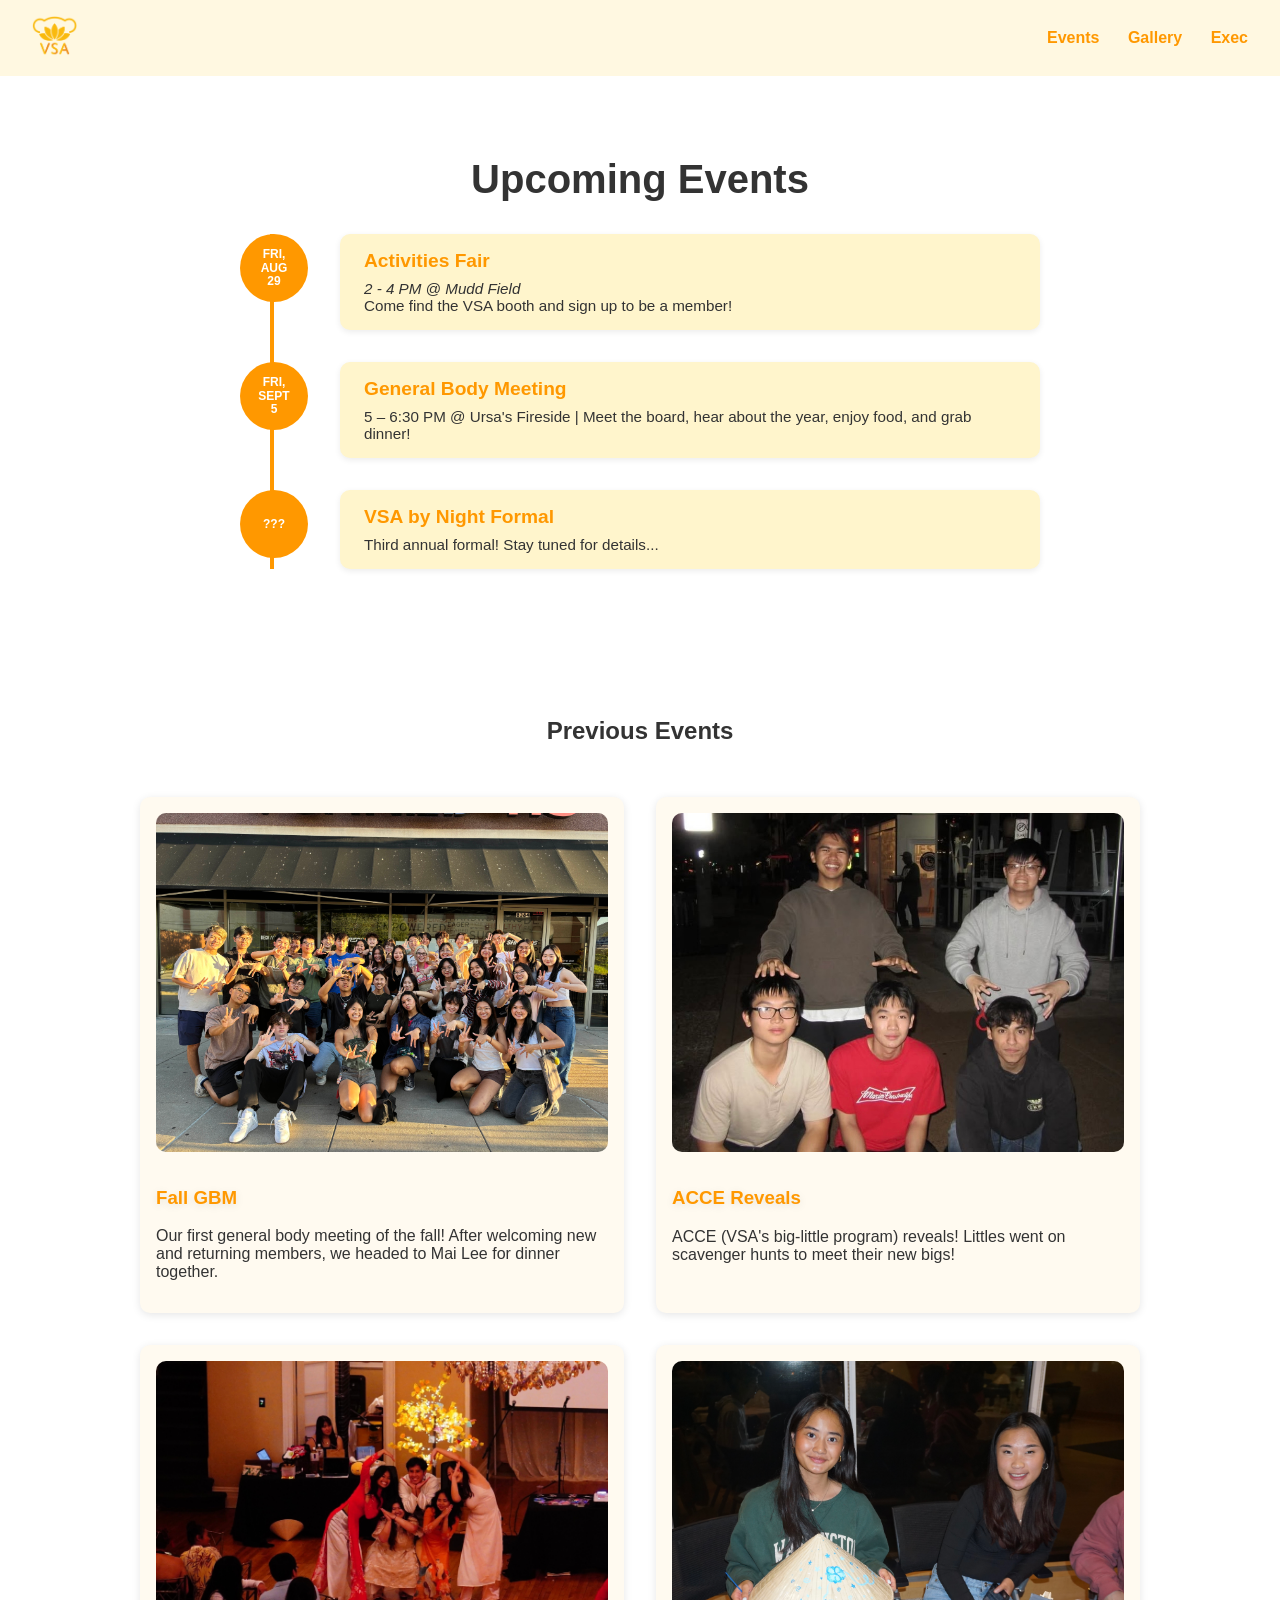
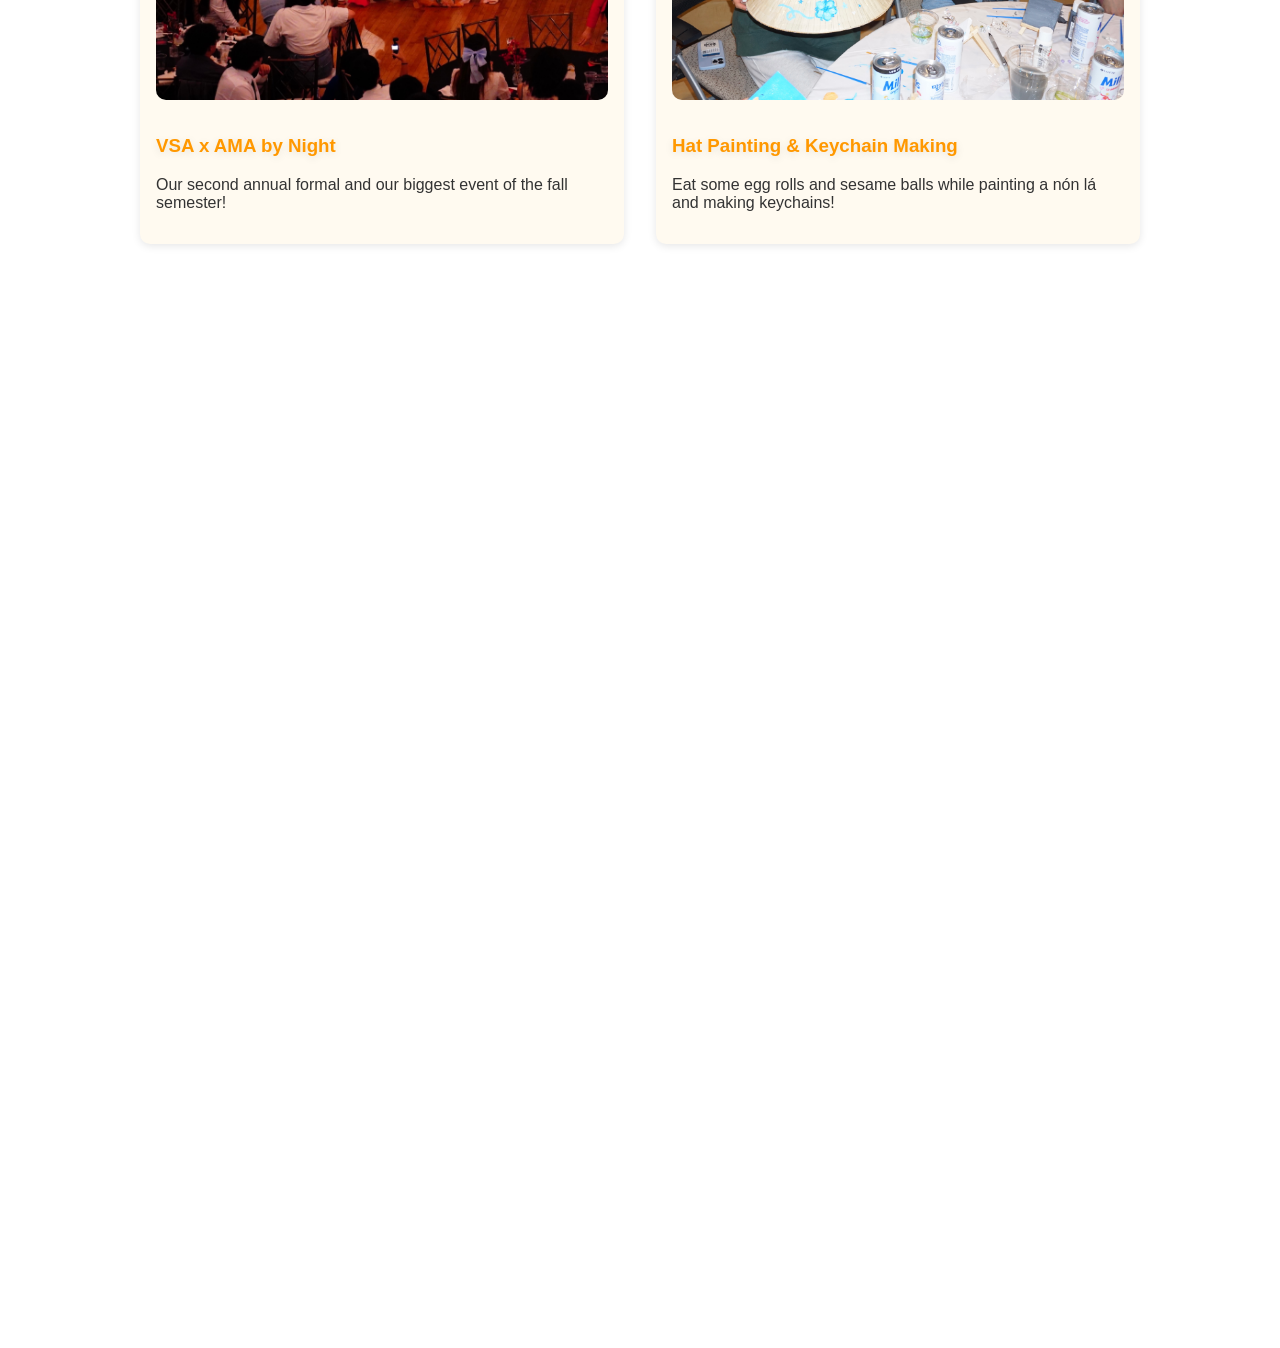
==== events.html @ dba330fd "Added landing + events page" ====
<!DOCTYPE html>
<html lang="en">
<head>
  <meta charset="UTF-8">
  <meta name="viewport" content="width=device-width, initial-scale=1.0">
  <title>WashU VSA - Events</title>
  <link rel="stylesheet" href="styles.css">
  <style>
    html {
      scroll-behavior: smooth;
    }
  </style>
</head>
<body>
  <nav>
    <div class="logo">
      <a href="index.html"><img src="images/logo.png" alt="WashU VSA Logo"></a>
    </div>
    <div class="nav-links">
      <a href="events.html">Events</a>
      <a href="index.html#gallery">Gallery</a>
      <a href="index.html#exec">Exec</a>
    </div>
  </nav>

  <section class="timeline" id="events">
    <h2>Upcoming Events</h2>
  
    <div class="timeline-container fade-in">
      <div class="timeline-item">
        <div class="timeline-dot"><span>FRI,<br>AUG<br>29</span></div>
        <div class="timeline-content">
          <h3>Activities Fair</h3>
          <p><i>2 - 4 PM @ Mudd Field</i> <br> Come find the VSA booth and sign up to be a member!</p>
        </div>
      </div>
  
      <div class="timeline-item">
        <div class="timeline-dot"><span>FRI,<br>SEPT<br>5</span></div>
        <div class="timeline-content">
          <h3>General Body Meeting</h3>
          <p>5 – 6:30 PM @ Ursa's Fireside | Meet the board, hear about the year, enjoy food, and grab dinner!</p>
        </div>
      </div>
  
      <div class="timeline-item">
        <div class="timeline-dot"><span>???</span></div>
        <div class="timeline-content">
          <h3>VSA by Night Formal</h3>
          <p>Third annual formal! Stay tuned for details...</p>
        </div>
      </div>

    </div>
  </section>

  <section class="past-events">
    <!-- make all pictures the same size -->
    <h2>Previous Events</h2>
    <div class="event-grid">
    <div class="event-block">
      <img src="images/fall-gbm.JPG" alt="Fall GBM" class="event-image">
      <div class="event-description">
        <h3>Fall GBM</h3>
        <p>Our first general body meeting of the fall! After welcoming new and returning members, we headed to Mai Lee for dinner together.</p>
      </div>
    </div>

    <div class="event-block">
      <img src="images/acce-reveal.jpg" alt="ACCE Reveals" class="event-image">
      <div class="event-description">
        <h3>ACCE Reveals</h3>
        <p>ACCE (VSA's big-little program) reveals! Littles went on scavenger hunts to meet their new bigs!</p>
      </div>
    </div>

    <div class="event-block fade-in">
      <img src="images/vsa-by-night.jpg" alt="VSA By Night" class="event-image fade-in">
      <div class="event-description fade-in">
        <h3>VSA x AMA by Night</h3>
        <p>Our second annual formal and our biggest event of the fall semester!</p>
      </div>
    </div>

    <div class="event-block fade-in">
      <img src="images/hat-painting.jpg" alt="Hat Painting" class="event-image fade-in">
      <div class="event-description fade-in">
        <h3>Hat Painting & Keychain Making</h3>
        <p>Eat some egg rolls and sesame balls while painting a nón lá and making keychains!</p>
      </div>
    </div>

    <div class="event-block fade-in">
      <img src="images/slu-x-vsa.jpg" alt="WASHU x SLU" class="event-image fade-in">
      <div class="event-description fade-in">
        <h3>WashU x SLU VSA Holiday Collab</h3>
        <p>Annual collab with SLU VSA! Gingerbread house competition and more.</p>
      </div>
    </div>

    <div class="event-block fade-in">
      <img src="images/spring-rolls.jpg" alt="Spring Rolls Night" class="event-image fade-in">
      <div class="event-description fade-in">
        <h3>Spring Rolls, Smiskis, & Sonny Angels Night</h3>
        <p>Eat some spring rolls while trading your Smiskis & Sonny's!</p>
      </div>
    </div>

    <div class="event-block fade-in">
      <img src="images/byobm.jpg" alt="Build Your Own Banh Mi" class="event-image fade-in">
      <div class="event-description fade-in">
        <h3>Build Your Own Bánh Mì</h3>
        <p>As explained in the name: build your own bánh mì with ingredients all supplied by VSA!</p>
      </div>
    </div>

    <div class="event-block fade-in">
      <img src="images/pho-night.jpg" alt="Pho Night" class="event-image fade-in">
      <div class="event-description fade-in">
        <h3>Phở Night</h3>
        <p>Our biggest event of the spring semesters! Feeding 300+ people phở ᕦ(ò_óˇ)ᕤ</p>
      </div>
    </div>
    </div>
  </section>

  <script>
    const faders = document.querySelectorAll('.fade-in');
    const appearOptions = {
    threshold: 0.1,
    rootMargin: '0px 0px -50px 0px'
    };

    const appearOnScroll = new IntersectionObserver(function(entries, observer) {
    entries.forEach(entry => {
        if (!entry.isIntersecting) return;
        entry.target.classList.add('visible');
        observer.unobserve(entry.target);
    });
    }, appearOptions);

    faders.forEach(fader => {
    appearOnScroll.observe(fader);
    });
  </script>
</body>
</html>
---- styles.css ----
body {
    margin: 0;
    font-family: Arial, Helvetica, sans-serif;
    background-color: #ffffff;
    color: #333;
  }
  nav {
    display: flex;
    justify-content: space-between;
    align-items: center;
    padding: 1rem 2rem;
    background-color: #fff8e1;
    box-shadow: 0 2px 4px rgba(0,0,0,0.1);
  }
  .logo img {
    height: 40px;
  }
  .nav-links a {
    margin-left: 1.5rem;
    text-decoration: none;
    color: #ff9800;
    font-weight: bold;
  }
  .home {
    text-align: center;
    padding: 4rem 1rem;
  }
  .home h1 {
    font-size: 2.5rem;
    margin-bottom: 1rem;
  }
  .home p {
    max-width: 600px;
    margin: 0 auto 2rem auto;
    font-size: 1.1rem;
    line-height: 1.6;
  }
  .social-buttons a {
    margin: 0 1rem;
    display: inline-block;
    gap: 1rem;
    padding: 0.75rem 1.5rem;
    background-color: #ff9800;
    color: white;
    text-decoration: none;
    border-radius: 5px;
    transition: background-color 0.3s;
  }
  .social-buttons a:hover {
    background-color: #e68900;
  }

  .landing {
    height: 100vh;
    display: flex;
    flex-direction: column;
    justify-content: center;
    align-items: flex-end;
    text-align: right; 
    background-color: white;
    padding-right: 10%;
  }

  .landing h1 {
    font-size: 3rem;
    color: #ff9800;
    margin-bottom: 1.5rem;
  }
  .scroll-down {
    text-decoration: none;
    font-size: 1.25rem;
    color: #ff9800;
    border: 2px solid #ff9800;
    padding: 0.5rem 1.5rem;
    border-radius: 30px;
    transition: all 0.3s ease;
  }
  .scroll-down:hover {
    background-color: #ff9800;
    color: white;
  }

  .fade-in {
    opacity: 0;
    transform: translateY(20px);
    transition: opacity 1s ease-out, transform 1s ease-out;
  }
  
  .fade-in.visible {
    opacity: 1;
    transform: translateY(0);
  }

  .events {
    padding: 3rem 2rem;
    text-align: center;
    background: linear-gradient(to bottom, #2c2c2c, #1a1a1a);
    background-color: #fffaf0;
  }
  
  .click-note {
    font-size: 0.95rem;
    color: #666;
    margin-top: -1rem;
    margin-bottom: 1rem;
  }
  
  .event-scroll {
    display: flex;
    overflow-x: auto;
    gap: 1rem;
    padding: 1rem;
    scroll-snap-type: x mandatory;
    scrollbar-width: thin;
    scrollbar-color: #ccc transparent;
  }
  
  .event-scroll::-webkit-scrollbar {
    height: 8px;
  }
  .event-scroll::-webkit-scrollbar-thumb {
    background-color: #ccc;
    border-radius: 4px;
  }
  
  .event-card {
    flex: 0 0 auto;
    width: 180px;
    height: 200px;
    background-color: rgba(255, 255, 255, 0.1);
    backdrop-filter: blur(10px);
    border: 2px solid white;
    border-radius: 12px;
    padding: 1rem;
    text-align: center;
    color: white;
    font-weight: bold;
    scroll-snap-align: start;
    transition: transform 0.3s ease;
    cursor: pointer;
  }
  
  .event-card:hover {
    transform: scale(1.05);
  }
  
  .event-card h3 {
    font-size: 1.2rem;
    margin-bottom: 0.5rem;
  }
  
  .event-card p {
    font-size: 1rem;
    margin: 0;
    color: #fdd835;
  }

  .past-events {
    padding: 3rem 2rem;
    text-align: center;
  }
  
  .events ul {
    list-style-type: none;
    padding: 0;
    font-size: 1.1rem;
  }
  
  .event-grid {
    display: grid;
    grid-template-columns: repeat(2, 1fr);
    gap: 2rem;
    max-width: 1000px;
    margin: 0 auto;
    padding: 2rem 1rem;
  }

  @media (max-width: 700px) {
  .event-grid {
    grid-template-columns: 1fr;
    }
  }

  .event-block {
    background-color: #fffaf0;
    border-radius: 10px;
    padding: 1rem;
    box-shadow: 0 2px 8px rgba(0,0,0,0.1);
    display: flex;
    flex-direction: column;
    align-items: center;
  }

  .event-block h3 {
  color: #ff9800;
  text-shadow: 0 2px 8px rgba(0,0,0,0.1);
  } 

  .event-image {
    max-width: 100%;
    border-radius: 10px;
    margin-bottom: 1rem;
  }

  .event-description {
    text-align: left;
  }

  .timeline {
    padding: 3rem 2rem;
    background-color: #fff;
    text-align: center;
  }
  
  .timeline h2 {
    font-size: 2.5rem;
    margin-bottom: 2rem;
    color: #333;
  }
  
  .timeline-container {
    position: relative;
    max-width: 800px;
    margin: 0 auto;
  }
  
  .timeline-container::before {
    content: '';
    position: absolute;
    left: 30px;
    top: 0;
    bottom: 0;
    width: 4px;
    background-color: #ff9800;
    z-index: 0;
  }
  
  .timeline-item {
    display: flex;
    align-items: flex-start;
    gap: 1rem;
    margin-bottom: 2rem;
    position: relative;
  }
  
  .timeline-dot {
    position: relative;
    z-index: 1;
    background-color: #ff9800;
    color: white;
    border-radius: 50%;
    width: 60px;
    height: 60px;
    font-weight: bold;
    font-size: 0.75rem;
    display: flex;
    align-items: center;
    justify-content: center;
    text-align: center;
    line-height: 1.2;
    flex-shrink: 0;
    margin-right: 1rem;
    padding: 0.25rem;
    overflow: hidden;
  }
  
  .timeline-dot span {
    font-size: 0.7rem;
    line-height: 1.1;
    font-weight: bold;
    word-break: break-word;
  }
  
  .timeline-content {
    background: #fff5cc;
    padding: 1rem 1.5rem;
    border-radius: 10px;
    text-align: left;
    flex: 1;
    box-shadow: 0 2px 6px rgba(0, 0, 0, 0.08);
  }
  
  .timeline-content h3 {
    margin-top: 0;
    margin-bottom: 0.5rem;
    color: #ff9800;
    font-size: 1.2rem;
  }
  
  .timeline-content p {
    margin: 0;
    color: #333;
    font-size: 0.95rem;
  }
  
  .timeline-dot span {
    font-size: 0.75rem;
    font-weight: bold;
  }
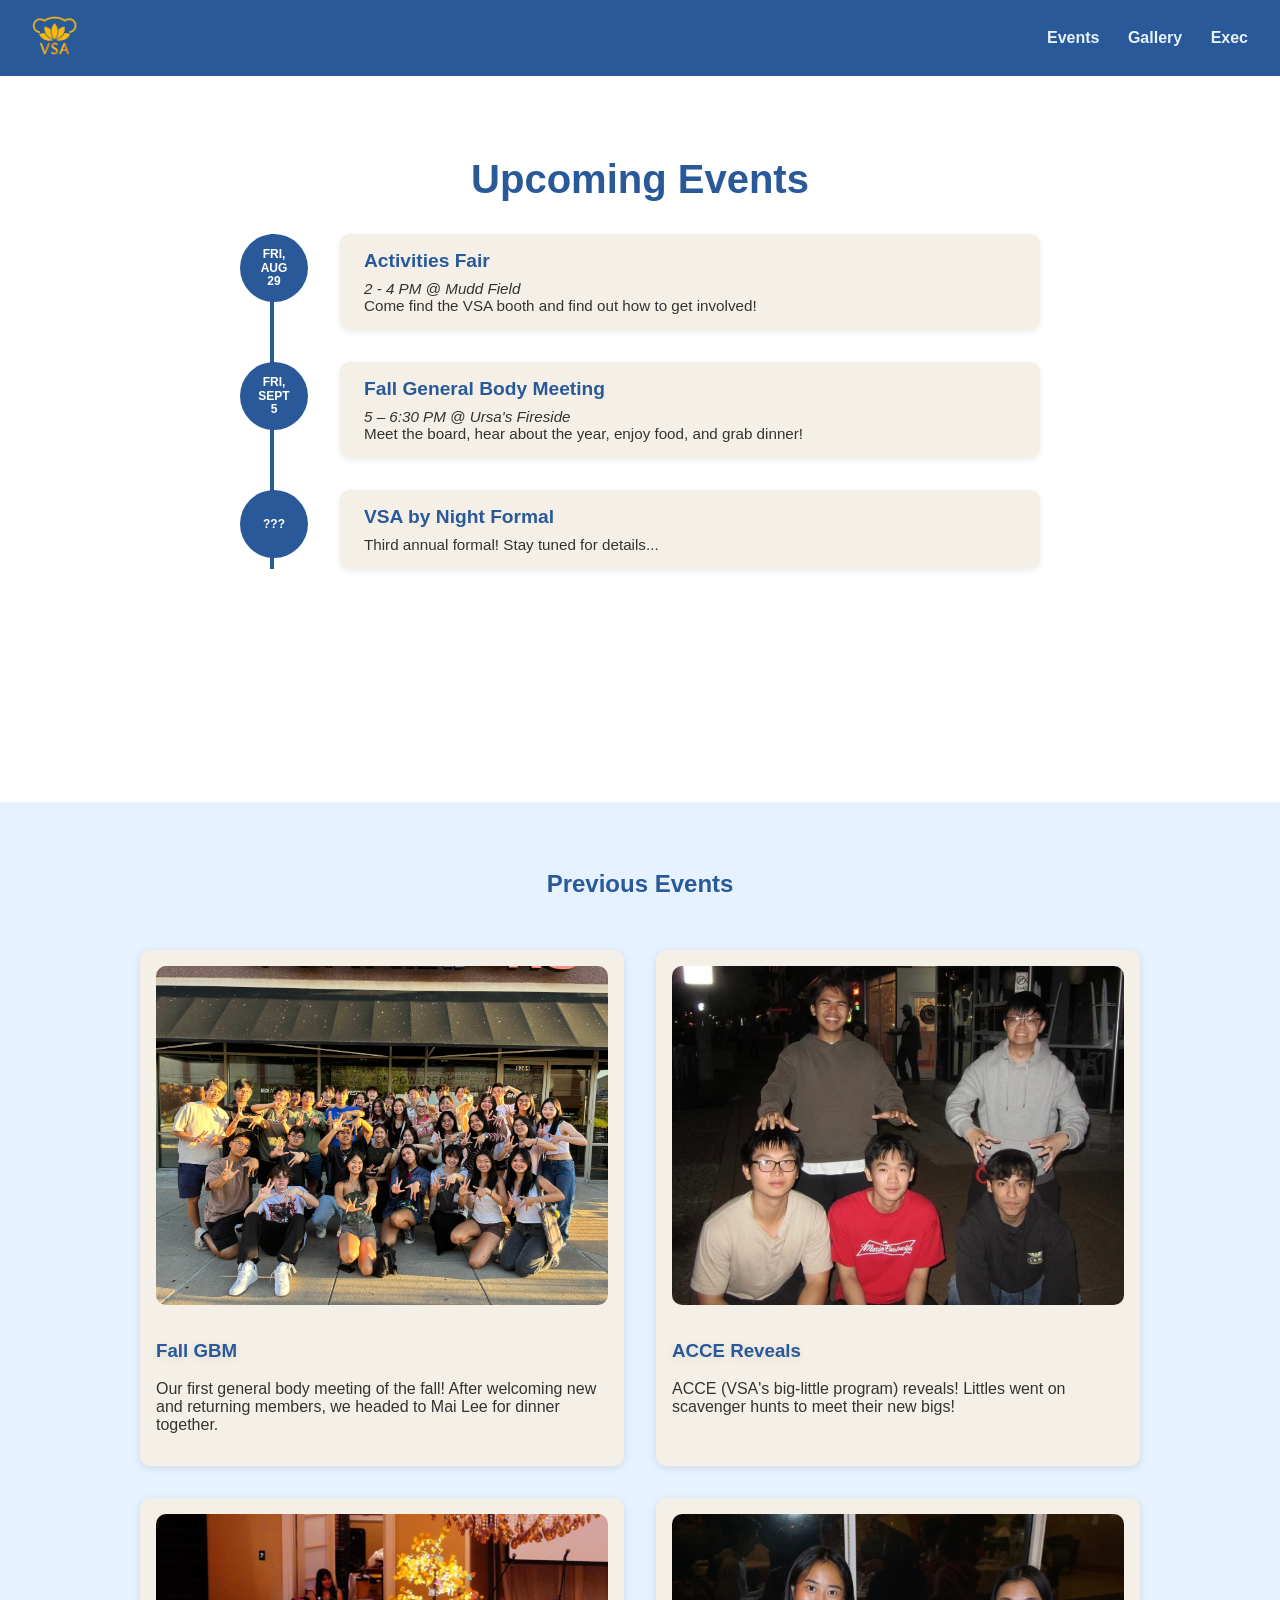
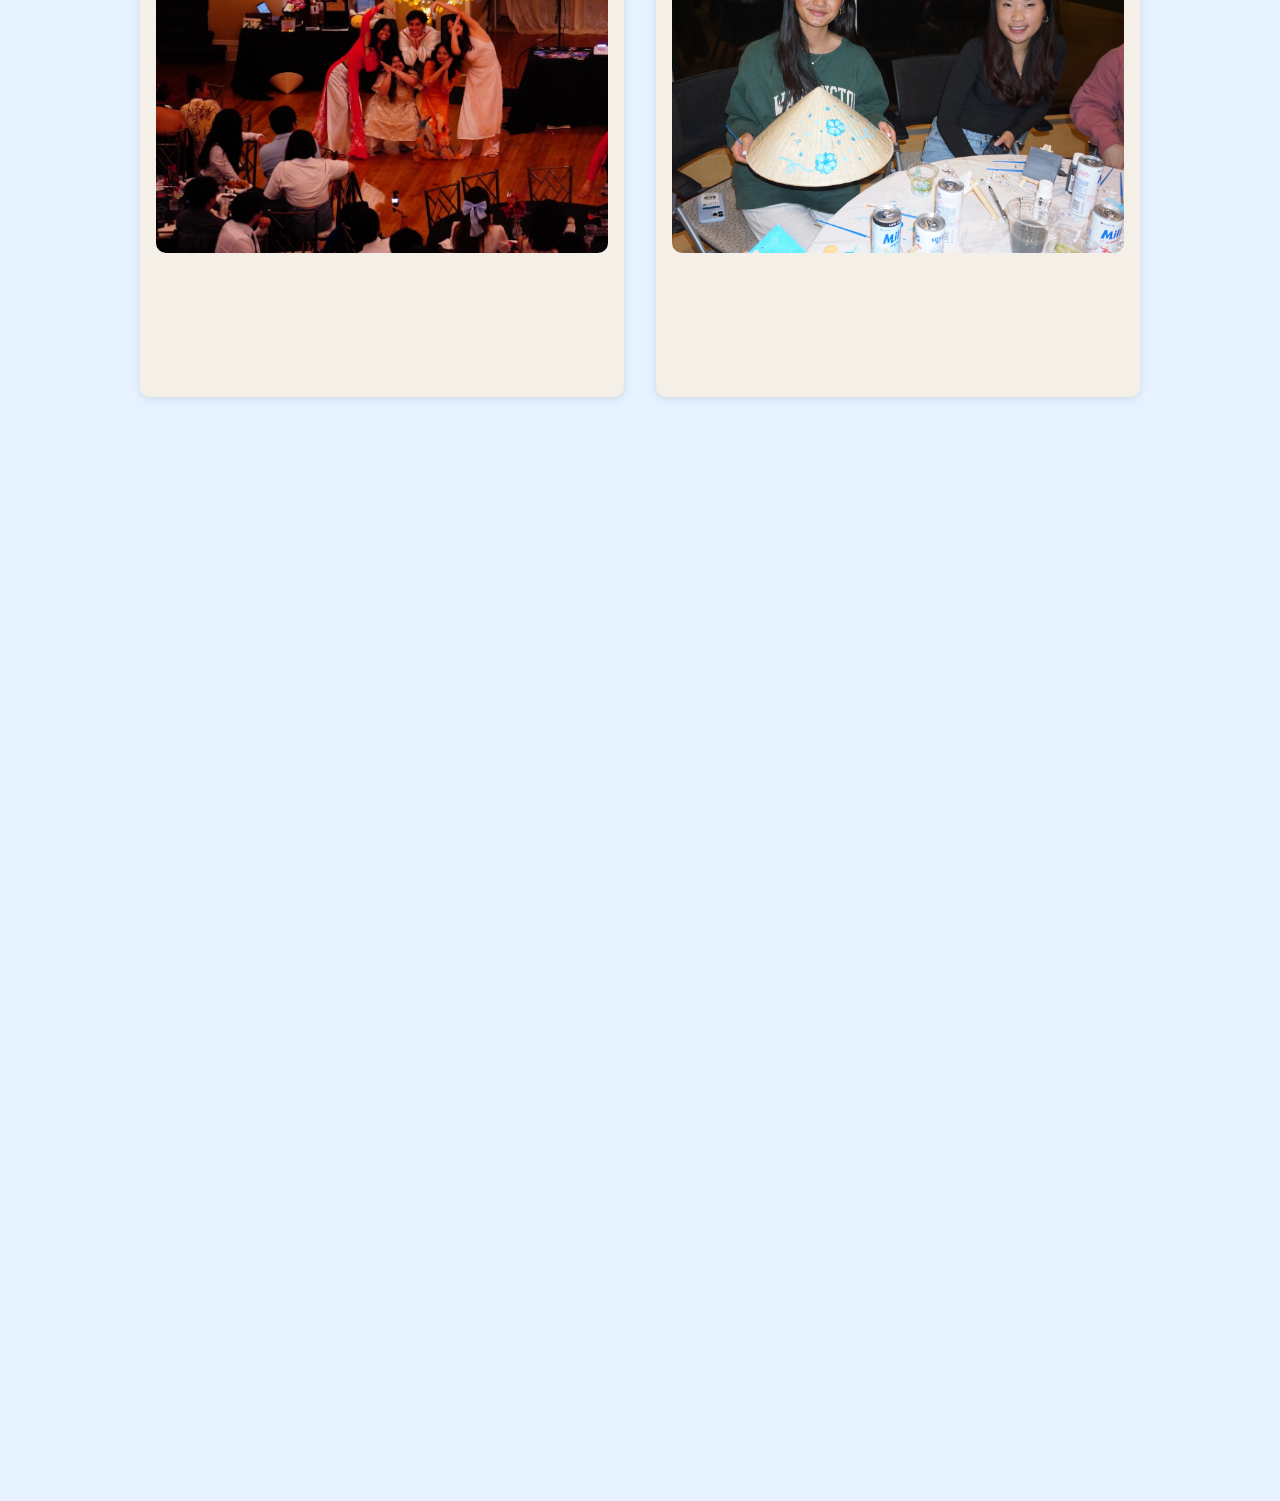
==== commit 386de77c: "Added changes to the landing page." ====
--- a/events.html
+++ b/events.html
@@ -25,21 +25,20 @@
 
   <section class="timeline" id="events">
     <h2>Upcoming Events</h2>
-  
     <div class="timeline-container fade-in">
       <div class="timeline-item">
         <div class="timeline-dot"><span>FRI,<br>AUG<br>29</span></div>
         <div class="timeline-content">
           <h3>Activities Fair</h3>
-          <p><i>2 - 4 PM @ Mudd Field</i> <br> Come find the VSA booth and sign up to be a member!</p>
+          <p><i>2 - 4 PM @ Mudd Field</i><br> Come find the VSA booth and find out how to get involved!</p>
         </div>
       </div>
   
       <div class="timeline-item">
         <div class="timeline-dot"><span>FRI,<br>SEPT<br>5</span></div>
         <div class="timeline-content">
-          <h3>General Body Meeting</h3>
-          <p>5 – 6:30 PM @ Ursa's Fireside | Meet the board, hear about the year, enjoy food, and grab dinner!</p>
+          <h3>Fall General Body Meeting</h3>
+          <p><i>5 – 6:30 PM @ Ursa's Fireside</i><br> Meet the board, hear about the year, enjoy food, and grab dinner!</p>
         </div>
       </div>
   
--- a/styles.css
+++ b/styles.css
@@ -1,299 +1,519 @@
 body {
-    margin: 0;
-    font-family: Arial, Helvetica, sans-serif;
-    background-color: #ffffff;
-    color: #333;
-  }
-  nav {
-    display: flex;
-    justify-content: space-between;
-    align-items: center;
-    padding: 1rem 2rem;
-    background-color: #fff8e1;
-    box-shadow: 0 2px 4px rgba(0,0,0,0.1);
-  }
-  .logo img {
-    height: 40px;
-  }
-  .nav-links a {
-    margin-left: 1.5rem;
-    text-decoration: none;
-    color: #ff9800;
-    font-weight: bold;
-  }
-  .home {
-    text-align: center;
-    padding: 4rem 1rem;
-  }
-  .home h1 {
-    font-size: 2.5rem;
-    margin-bottom: 1rem;
-  }
-  .home p {
-    max-width: 600px;
-    margin: 0 auto 2rem auto;
-    font-size: 1.1rem;
-    line-height: 1.6;
-  }
-  .social-buttons a {
-    margin: 0 1rem;
-    display: inline-block;
-    gap: 1rem;
-    padding: 0.75rem 1.5rem;
-    background-color: #ff9800;
-    color: white;
-    text-decoration: none;
-    border-radius: 5px;
-    transition: background-color 0.3s;
-  }
-  .social-buttons a:hover {
-    background-color: #e68900;
-  }
-
-  .landing {
-    height: 100vh;
-    display: flex;
-    flex-direction: column;
-    justify-content: center;
-    align-items: flex-end;
-    text-align: right; 
-    background-color: white;
-    padding-right: 10%;
-  }
-
-  .landing h1 {
-    font-size: 3rem;
-    color: #ff9800;
-    margin-bottom: 1.5rem;
-  }
-  .scroll-down {
-    text-decoration: none;
-    font-size: 1.25rem;
-    color: #ff9800;
-    border: 2px solid #ff9800;
-    padding: 0.5rem 1.5rem;
-    border-radius: 30px;
-    transition: all 0.3s ease;
-  }
-  .scroll-down:hover {
-    background-color: #ff9800;
-    color: white;
-  }
-
-  .fade-in {
-    opacity: 0;
-    transform: translateY(20px);
-    transition: opacity 1s ease-out, transform 1s ease-out;
-  }
-  
-  .fade-in.visible {
-    opacity: 1;
-    transform: translateY(0);
-  }
-
-  .events {
-    padding: 3rem 2rem;
-    text-align: center;
-    background: linear-gradient(to bottom, #2c2c2c, #1a1a1a);
-    background-color: #fffaf0;
-  }
-  
-  .click-note {
-    font-size: 0.95rem;
-    color: #666;
-    margin-top: -1rem;
-    margin-bottom: 1rem;
-  }
-  
-  .event-scroll {
-    display: flex;
-    overflow-x: auto;
-    gap: 1rem;
-    padding: 1rem;
-    scroll-snap-type: x mandatory;
-    scrollbar-width: thin;
-    scrollbar-color: #ccc transparent;
-  }
-  
-  .event-scroll::-webkit-scrollbar {
-    height: 8px;
-  }
-  .event-scroll::-webkit-scrollbar-thumb {
-    background-color: #ccc;
-    border-radius: 4px;
-  }
-  
-  .event-card {
-    flex: 0 0 auto;
-    width: 180px;
-    height: 200px;
-    background-color: rgba(255, 255, 255, 0.1);
-    backdrop-filter: blur(10px);
-    border: 2px solid white;
-    border-radius: 12px;
-    padding: 1rem;
-    text-align: center;
-    color: white;
-    font-weight: bold;
-    scroll-snap-align: start;
-    transition: transform 0.3s ease;
-    cursor: pointer;
-  }
-  
-  .event-card:hover {
-    transform: scale(1.05);
-  }
-  
-  .event-card h3 {
-    font-size: 1.2rem;
-    margin-bottom: 0.5rem;
-  }
-  
-  .event-card p {
-    font-size: 1rem;
-    margin: 0;
-    color: #fdd835;
-  }
-
-  .past-events {
-    padding: 3rem 2rem;
-    text-align: center;
-  }
-  
-  .events ul {
-    list-style-type: none;
-    padding: 0;
-    font-size: 1.1rem;
-  }
-  
-  .event-grid {
-    display: grid;
-    grid-template-columns: repeat(2, 1fr);
-    gap: 2rem;
-    max-width: 1000px;
-    margin: 0 auto;
-    padding: 2rem 1rem;
-  }
-
-  @media (max-width: 700px) {
+  margin: 0;
+  font-family: Arial, Helvetica, sans-serif;
+  background-color: #e6f2ff;
+  color: #333;
+}
+
+nav {
+  display: flex;
+  justify-content: space-between;
+  align-items: center;
+  padding: 1rem 2rem;
+  background-color: #295998;
+  box-shadow: 0 2px 4px rgba(0,0,0,0.1);
+}
+
+.logo img {
+  height: 40px;
+}
+
+.nav-links a {
+  margin-left: 1.5rem;
+  text-decoration: none;
+  color: #e6f2ff;
+  font-weight: bold;
+}
+
+.home {
+  text-align: center;
+  padding: 4rem 1rem;
+}
+
+.home h1 {
+  font-size: 2.5rem;
+  margin-bottom: 1rem;
+  color: #295998;
+}
+
+.home p {
+  max-width: 600px;
+  margin: 0 auto 2rem auto;
+  font-size: 1.1rem;
+  line-height: 1.6;
+}
+
+.social-buttons a {
+  font-size: 1.8rem;
+  color: #295998;
+  margin: 0 0.6rem;
+  transition: transform 0.2s ease, color 0.2s ease;
+}
+
+.social-buttons a:hover {
+  transform: scale(1.2);
+  color: #1f4d7a;
+}
+
+.landing {
+  min-height: 80vh;
+  display: flex;
+  flex-direction: column;
+  justify-content: center;
+  align-items: flex-end;
+  text-align: right; 
+  background-color: #e6f2ff;
+  padding: 5% 10%;
+}
+
+.landing h1 {
+  font-size: 3rem;
+  color: #295998;
+  margin-bottom: 1.5rem;
+}
+
+.landing-right {
+  align-self: flex-start;
+  text-align: left;
+  width: 100%;
+  padding-left: 10%;
+}
+
+.landing-left h3 {
+  padding-top: -10rem;
+  color: #666;
+}
+
+.event-container {
+  background-color: white;
+  border-radius: 15px;
+  box-shadow: 0 4px 12px rgba(0,0,0,0.1);
+  padding: 2rem;
+  max-width: 600px;
+  width: 100%;
+  margin-top: 2rem;
+}
+
+.event-container h2 {
+  color: #295998;
+  font-size: 1.8rem;
+  margin-bottom: 0.5rem;
+}
+
+.event-container .click-note {
+  color: #666;
+  font-size: 0.95rem;
+  margin-bottom: 1rem;
+}
+
+.event-container .event-scroll {
+  display: flex;
+  gap: 1rem;
+  overflow-x: auto;
+  scroll-snap-type: x mandatory;
+  padding-bottom: 0.5rem;
+  scrollbar-width: thin;
+  scrollbar-color: #ccc transparent;
+}
+
+.event-container .event-scroll::-webkit-scrollbar {
+  height: 8px;
+}
+
+.event-container .event-scroll::-webkit-scrollbar-thumb {
+  background-color: #ccc;
+  border-radius: 4px;
+}
+
+.event-container .event-card {
+  flex: 0 0 auto;
+  width: 150px;
+  height: 160px;
+  background-color: #f0f6ff;
+  border: 2px solid #dbe9ff;
+  border-radius: 10px;
+  padding: 1rem;
+  text-align: center;
+  scroll-snap-align: start;
+  transition: transform 0.3s ease;
+  cursor: pointer;
+  color: #295998;
+}
+
+.event-container .event-card:hover {
+  transform: scale(1.05);
+  background-color: #e6f2ff;
+}
+
+.event-container .event-card h3 {
+  font-size: 1rem;
+  margin-bottom: 0.3rem;
+}
+
+.event-container .event-card p {
+  margin: 0;
+  font-size: 0.9rem;
+  color: black;
+}
+
+.landing-events {
+  flex: 1 1 400px;
+  max-width: 500px;
+  padding-left: 10%;
+}
+
+.scroll-down {
+  text-decoration: none;
+  font-size: 1.25rem;
+  color: #295998;
+  border: 2px solid #295998;
+  padding: 0.5rem 1.5rem;
+  border-radius: 30px;
+  transition: all 0.3s ease;
+}
+
+.scroll-down:hover {
+  background-color: #295998;
+  color: white;
+}
+
+.about-section {
+  background-color: #ffffff;
+  padding: 5rem 2rem;
+  display: flex;
+  flex-direction: column;
+  align-items: center;
+  justify-content: center;
+  text-align: center;
+  min-height: 60vh; /* Optional: Makes section taller for better vertical centering */
+}
+
+#about {
+  background-color: #ffffff;
+  padding: 7rem 2rem;
+  text-align: center;
+}
+
+#about h2 {
+  font-size: 2.5rem;
+  margin-bottom: 1.5rem;
+  color: #295998;
+}
+
+#about p {
+  max-width: 700px;
+  margin: 0 auto;
+  font-size: 1.2rem;
+  line-height: 1.8;
+  color: #333;
+}
+
+.contact-section {
+  background-color: #e6f2ff;
+  padding: 4rem 2rem;
+  text-align: center;
+}
+
+.contact-section h2 {
+  font-size: 2.5rem;
+  margin-bottom: 1rem;
+  color: #295998;
+}
+
+.contact-section p {
+  font-size: 1.1rem;
+  margin-bottom: 2rem;
+  color: #333;
+}
+
+.google-form-container {
+  max-width: 50%;
+  margin: 0 auto;
+  background-color: #1f4d7a;
+  border-radius: 4px;
+}
+
+.fade-in {
+  opacity: 0;
+  transform: translateY(20px);
+  transition: opacity 1s ease-out, transform 1s ease-out;
+}
+
+.fade-in.visible {
+  opacity: 1;
+  transform: translateY(0);
+}
+
+.events {
+  padding: 3rem 2rem;
+  text-align: center;
+  background-color: #e6f2ff;
+}
+
+.click-note {
+  font-size: 0.95rem;
+  color: #666;
+  margin-top: .5rem;
+  margin-bottom: 1rem;
+}
+
+.event-scroll {
+  display: flex;
+  overflow-x: auto;
+  gap: 1rem;
+  padding: 1rem;
+  scroll-snap-type: x mandatory;
+  scrollbar-width: thin;
+  scrollbar-color: #ccc transparent;
+}
+
+.event-scroll::-webkit-scrollbar {
+  height: 8px;
+}
+
+.event-scroll::-webkit-scrollbar-thumb {
+  background-color: #ccc;
+  border-radius: 4px;
+}
+
+.event-card {
+  flex: 0 0 auto;
+  width: 180px;
+  height: 200px;
+  background-color: rgba(255, 255, 255, 0.1);
+  backdrop-filter: blur(10px);
+  border: 2px solid white;
+  border-radius: 12px;
+  padding: 1rem;
+  text-align: center;
+  color: white;
+  font-weight: bold;
+  scroll-snap-align: start;
+  transition: transform 0.3s ease;
+  cursor: pointer;
+}
+
+.event-card:hover {
+  transform: scale(1.05);
+}
+
+.event-card h3 {
+  font-size: 1.2rem;
+  margin-bottom: 0.5rem;
+}
+
+.event-card p {
+  font-size: 1rem;
+  margin: 0;
+  color: #fdd835;
+}
+
+.past-events {
+  padding: 3rem 2rem;
+  text-align: center;
+  /* color: #295998; */
+}
+
+.past-events h2 {
+  color: #295998;
+}
+
+.events ul {
+  list-style-type: none;
+  padding: 0;
+  font-size: 1.1rem;
+}
+
+.event-grid {
+  display: grid;
+  grid-template-columns: repeat(2, 1fr);
+  gap: 2rem;
+  max-width: 1000px;
+  margin: 0 auto;
+  padding: 2rem 1rem;
+}
+
+@media (max-width: 700px) {
   .event-grid {
     grid-template-columns: 1fr;
-    }
   }
-
-  .event-block {
-    background-color: #fffaf0;
-    border-radius: 10px;
-    padding: 1rem;
-    box-shadow: 0 2px 8px rgba(0,0,0,0.1);
-    display: flex;
-    flex-direction: column;
-    align-items: center;
-  }
-
-  .event-block h3 {
-  color: #ff9800;
+}
+
+.event-block {
+  background-color: #F5F0E7;
+  border-radius: 10px;
+  padding: 1rem;
+  box-shadow: 0 2px 8px rgba(0,0,0,0.1);
+  display: flex;
+  flex-direction: column;
+  align-items: center;
+}
+
+.event-block h3 {
+  color: #295998;
   text-shadow: 0 2px 8px rgba(0,0,0,0.1);
-  } 
-
-  .event-image {
-    max-width: 100%;
-    border-radius: 10px;
-    margin-bottom: 1rem;
-  }
-
-  .event-description {
-    text-align: left;
-  }
-
-  .timeline {
-    padding: 3rem 2rem;
-    background-color: #fff;
-    text-align: center;
-  }
-  
-  .timeline h2 {
-    font-size: 2.5rem;
-    margin-bottom: 2rem;
-    color: #333;
-  }
-  
-  .timeline-container {
-    position: relative;
-    max-width: 800px;
-    margin: 0 auto;
-  }
-  
-  .timeline-container::before {
-    content: '';
-    position: absolute;
-    left: 30px;
-    top: 0;
-    bottom: 0;
-    width: 4px;
-    background-color: #ff9800;
-    z-index: 0;
-  }
-  
-  .timeline-item {
-    display: flex;
-    align-items: flex-start;
-    gap: 1rem;
-    margin-bottom: 2rem;
-    position: relative;
-  }
-  
-  .timeline-dot {
-    position: relative;
-    z-index: 1;
-    background-color: #ff9800;
-    color: white;
-    border-radius: 50%;
-    width: 60px;
-    height: 60px;
-    font-weight: bold;
-    font-size: 0.75rem;
-    display: flex;
-    align-items: center;
-    justify-content: center;
-    text-align: center;
-    line-height: 1.2;
-    flex-shrink: 0;
-    margin-right: 1rem;
-    padding: 0.25rem;
-    overflow: hidden;
-  }
-  
-  .timeline-dot span {
-    font-size: 0.7rem;
-    line-height: 1.1;
-    font-weight: bold;
-    word-break: break-word;
-  }
-  
-  .timeline-content {
-    background: #fff5cc;
-    padding: 1rem 1.5rem;
-    border-radius: 10px;
-    text-align: left;
-    flex: 1;
-    box-shadow: 0 2px 6px rgba(0, 0, 0, 0.08);
-  }
-  
-  .timeline-content h3 {
-    margin-top: 0;
-    margin-bottom: 0.5rem;
-    color: #ff9800;
-    font-size: 1.2rem;
-  }
-  
-  .timeline-content p {
-    margin: 0;
-    color: #333;
-    font-size: 0.95rem;
-  }
-  
-  .timeline-dot span {
-    font-size: 0.75rem;
-    font-weight: bold;
-  }+} 
+
+.event-image {
+  max-width: 100%;
+  border-radius: 10px;
+  margin-bottom: 1rem;
+}
+
+.event-description {
+  text-align: left;
+}
+
+.timeline {
+  padding: 3rem 2rem;
+  background-color: #fff;
+  text-align: center;
+  min-height: 70vh;
+  justify-content: center;
+}
+
+.timeline h2 {
+  font-size: 2.5rem;
+  margin-bottom: 2rem;
+  color: #295998;
+}
+
+.timeline-container {
+  position: relative;
+  max-width: 800px;
+  margin: 0 auto;
+}
+
+.timeline-container::before {
+  content: '';
+  position: absolute;
+  left: 30px;
+  top: 0;
+  bottom: 0;
+  width: 4px;
+  background-color: #295998;
+  z-index: 0;
+}
+
+.timeline-item {
+  display: flex;
+  align-items: flex-start;
+  gap: 1rem;
+  margin-bottom: 2rem;
+  position: relative;
+}
+
+.timeline-dot {
+  position: relative;
+  z-index: 1;
+  background-color: #295998;
+  color: white;
+  border-radius: 50%;
+  width: 60px;
+  height: 60px;
+  font-weight: bold;
+  font-size: 0.75rem;
+  display: flex;
+  align-items: center;
+  justify-content: center;
+  text-align: center;
+  line-height: 1.2;
+  flex-shrink: 0;
+  margin-right: 1rem;
+  padding: 0.25rem;
+  overflow: hidden;
+}
+
+.timeline-dot span {
+  font-size: 0.75rem;
+  font-weight: bold;
+  line-height: 1.1;
+  word-break: break-word;
+}
+
+.timeline-content {
+  background: #F5F0E7;
+  padding: 1rem 1.5rem;
+  border-radius: 10px;
+  text-align: left;
+  flex: 1;
+  box-shadow: 0 2px 6px rgba(0, 0, 0, 0.08);
+}
+
+.timeline-content h3 {
+  margin-top: 0;
+  margin-bottom: 0.5rem;
+  color: #295998;
+  font-size: 1.2rem;
+}
+
+.timeline-content p {
+  margin: 0;
+  color: #333;
+  font-size: 0.95rem;
+}
+
+.exec-section {
+  padding: 3rem 2rem;
+  background-color: #e6f2ff;
+  text-align: center;
+  margin-left: 10%;
+}
+
+.exec-section h2 {
+  font-size: 2.5rem;
+  margin-bottom: 2rem;
+  margin-left: 10%;
+  color: #295998;
+}
+
+.group-photo {
+  width: 70%;
+  max-width: 1000px;
+  height: auto;
+  display: block;
+  margin: 2rem auto;
+  object-fit: contain;
+  border-radius: 20px;
+}
+
+.exec-grid {
+  display: grid;
+  grid-template-columns: repeat(auto-fit, minmax(200px, 1fr));
+  gap: 2rem;
+  max-width: 1200px;
+  margin: 0 auto;
+}
+
+.exec-card {
+  background-color: #fff5cc;
+  padding: 1rem;
+  border-radius: 10px;
+  box-shadow: 0 2px 8px rgba(0, 0, 0, 0.1);
+  text-align: center;
+  transition: transform 0.3s ease;
+}
+
+.exec-card:hover {
+  transform: scale(1.05);
+}
+
+.exec-card img {
+  width: 100%;
+  max-width: 150px;
+  height: auto;
+  border-radius: 50%;
+  margin-bottom: 1rem;
+}
+
+.exec-card h3 {
+  margin: 0.5rem 0 0.25rem;
+  font-size: 1.1rem;
+  color: #295998;
+}
+
+.exec-card p {
+  margin: 0;
+  font-size: 0.95rem;
+  color: #333;
+}
